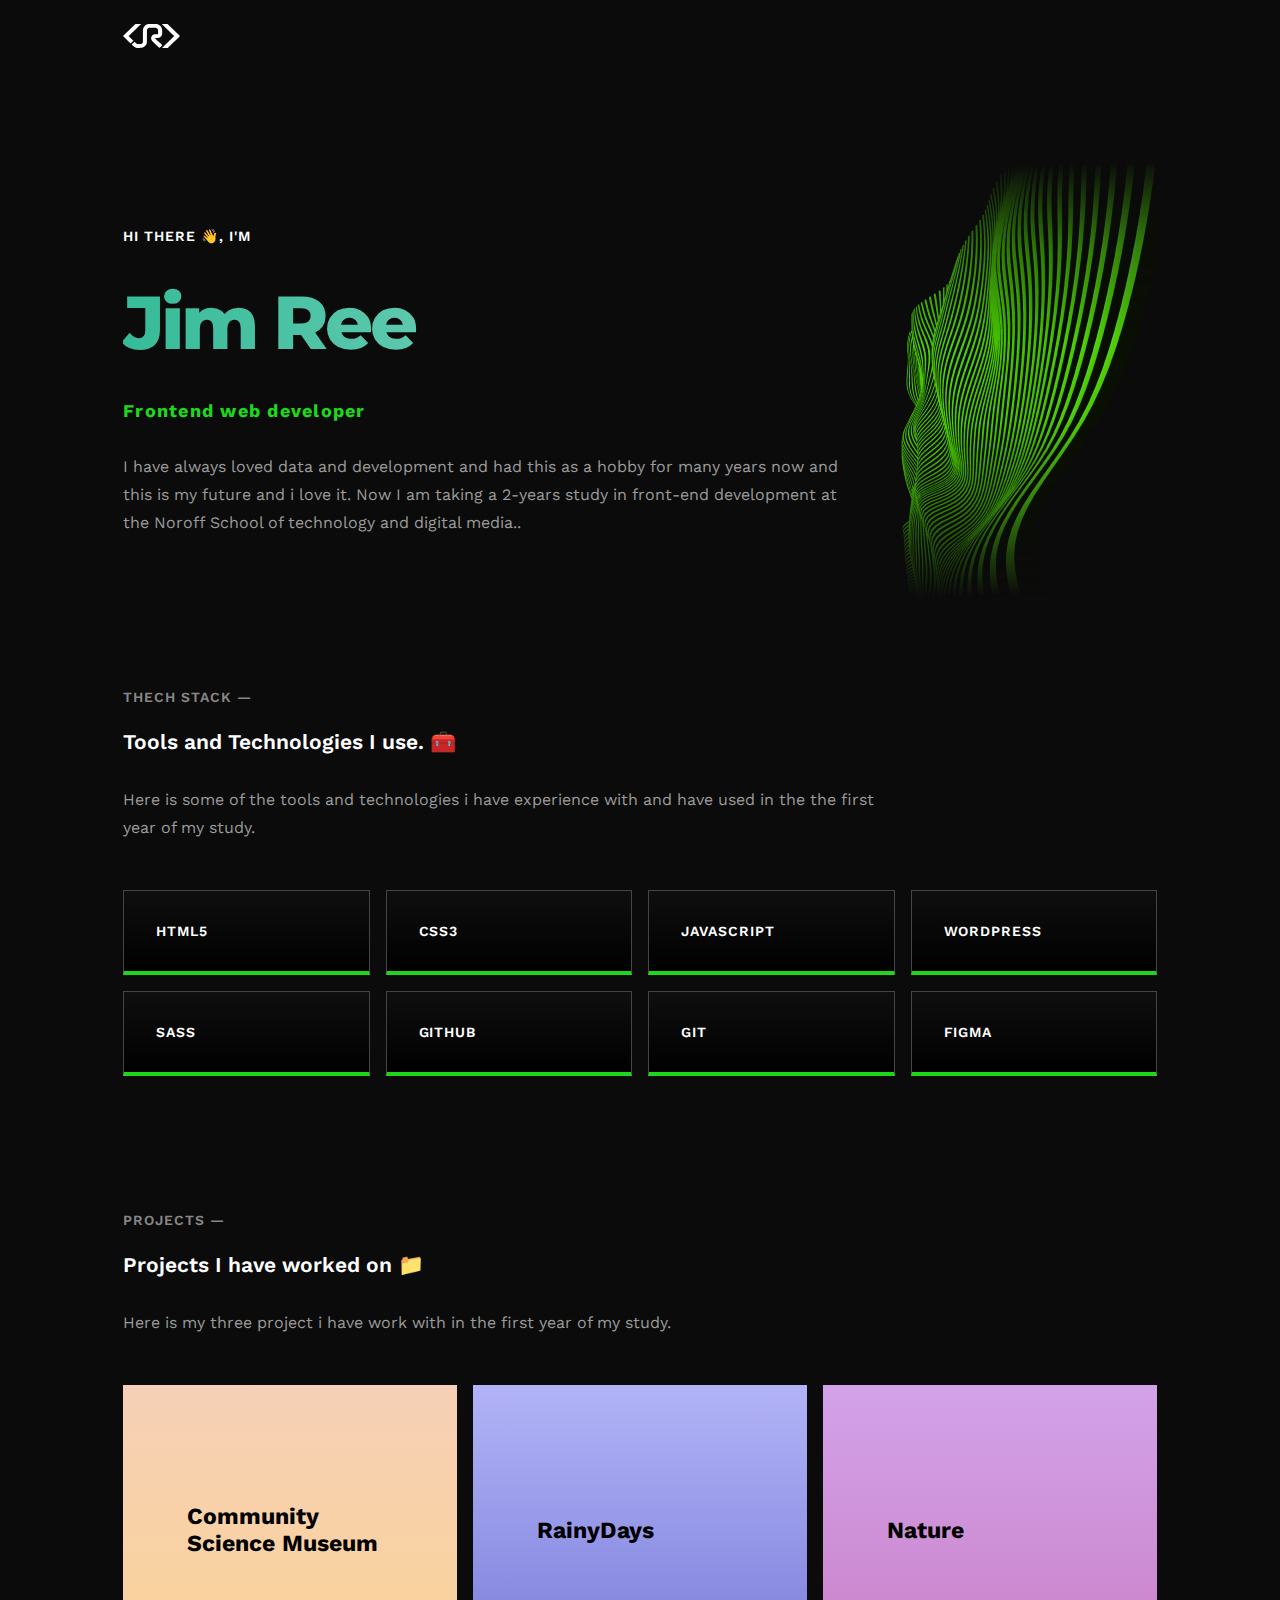
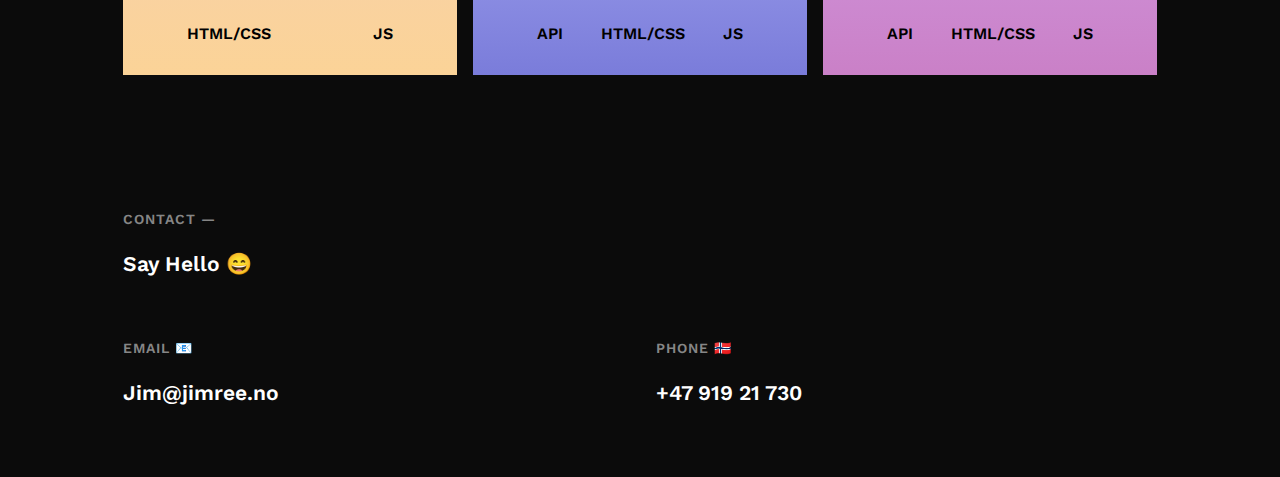
==== index.html @ 08b098c1 "first commit" ====
<!DOCTYPE html>
<html lang="en">
  <head>
    <meta charset="UTF-8" />
    <meta http-equiv="X-UA-Compatible" content="IE=edge" />
    <title>Jim Ree | Portfolio</title>
    <meta name="viewport" content="width=device-width, initial-scale=1.0" />
    <link rel="stylesheet" href="styles/globals.css" />
    <link rel="stylesheet" href="styles/home.css" />
    <link
      rel="apple-touch-icon"
      sizes="180x180"
      href="/assets/apple-touch-icon.png"
    />
    <link
      rel="icon"
      type="image/png"
      sizes="32x32"
      href="/assets/favicon-32x32.png"
    />
    <link
      rel="icon"
      type="image/png"
      sizes="16x16"
      href="/assets/favicon-16x16.png"
    />
    <link rel="preconnect" href="https://fonts.gstatic.com" />
    <link
      href="https://fonts.googleapis.com/css2?family=Montserrat:wght@700;800&display=swap"
      rel="stylesheet"
    />
    <link
      href="https://fonts.googleapis.com/css2?family=Work+Sans:wght@400;600;700&display=swap"
      rel="stylesheet"
    />
    <link
      rel="stylesheet"
      href="https://cdnjs.cloudflare.com/ajax/libs/font-awesome/5.15.3/css/all.min.css"
      integrity="sha512-iBBXm8fW90+nuLcSKlbmrPcLa0OT92xO1BIsZ+ywDWZCvqsWgccV3gFoRBv0z+8dLJgyAHIhR35VZc2oM/gI1w=="
      crossorigin="anonymous"
      referrerpolicy="no-referrer"
    />
    <link rel="manifest" href="/site.webmanifest" />
    <meta name="theme-color" content="#0b0b0b" />
    <meta name="description" content="Jim Ree Portfolio" />
    <meta
      name="Keywords"
      content="Jim Ree, Portfolio, Front-End Developer, Webutvikler, Software Engineer, Norway, Norge"
    />

    <!--w -->
    <meta property="og:site_name" content="jimree.no" />
    <meta property="og:title" content="Jim Ree Portfolio" />
    <meta
      property="og:description"
      content="I’m a front-end developer based in Norway."
    />
    <meta property="og:image" itemprop="image" content="/assets/card.jpg" />
    <meta property="og:type" content="website" />

    <!--t -->
    <meta name="twitter:card" content="summary_large_image" />
    <meta name="twitter:title" content="jimree.no" />
    <meta
      name="twitter:description"
      content="I’m a front-end developer based in Norway."
    />
    <meta name="twitter:image" content="/assets/card.jpg" />
    <meta name="twitter:app:country" content="No" />
  </head>

  <body>
    <!--navbar -->
    <nav role="navigation" aria-label="navigation">
      <div class="container">
        <div class="flex__between">
          <a href="/" class="nav__logo">
            <img src="assets/Jim-Ree-logo.svg" alt="Jim ree logo" />
          </a>
          <div class="nav__socials">
            <a
              href="https://www.linkedin.com/in/jim-ree/"
              target="_blank"
              rel="noopener noreferrer"
            >
              <span class="fab fa-linkedin-in"></span>
            </a>
            <a href="http://" target="_blank" rel="noopener noreferrer">
              <span class="fab fa-instagram"></span>
            </a>
          </div>
        </div>
      </div>
    </nav>
    <!--section -->
    <section id="scroll-area">
      <header class="padding__t5">
        <div class="container">
          <div class="hero__content">
            <p class="heading__min">Hi there <span>👋</span>, I'm</p>
            <h1 class="heading__xlg gradients">Jim Ree</h1>
            <p class="heading__neut">Frontend web developer</p>
            <p class="prgh">
              I have always loved data and development and had this as a hobby
              for many years now and this is my future and i love it. Now I am
              taking a 2-years study in front-end development at the Noroff
              School of technology and digital media..
            </p>
          </div>
          <div class="hero__cover">
            <img src="assets/header__img.png" alt="header illustration" />
          </div>
        </div>
      </header>
      <main>
        <section class="padding__t5 container">
          <div class="s01__content">
            <h1 class="heading__min heading__alt">Thech stack &mdash;</h1>
            <h2 class="heading__norm">
              Tools and Technologies I use. <span>🧰</span>
            </h2>
            <p class="prgh">
              Here is some of the tools and technologies i have experience with
              and have used in the the first year of my study.
            </p>
          </div>
          <div class="s01__grid">
            <div class="s01__cardWrapper">
              <div class="s01__cardContent">
                <span class="heading__min">HTML5</span>
                <span class="fab fa-html5"></span>
              </div>
            </div>

            <div class="s01__cardWrapper">
              <div class="s01__cardContent">
                <span class="heading__min">CSS3</span>
                <span class="fab fa-css3-alt"></span>
              </div>
            </div>

            <div class="s01__cardWrapper">
              <div class="s01__cardContent">
                <span class="heading__min">JavaScript</span>
                <span class="fab fa-js"></span>
              </div>
            </div>

            <div class="s01__cardWrapper">
              <div class="s01__cardContent">
                <span class="heading__min">Wordpress</span>
                <span class="fab fa-wordpress"></span>
              </div>
            </div>

            <div class="s01__cardWrapper">
              <div class="s01__cardContent">
                <span class="heading__min">Sass</span>
                <span class="fab fa-sass"></span>
              </div>
            </div>

            <div class="s01__cardWrapper">
              <div class="s01__cardContent">
                <span class="heading__min">Github</span>
                <span class="fab fa-github"></span>
              </div>
            </div>

            <div class="s01__cardWrapper">
              <div class="s01__cardContent">
                <span class="heading__min">Git</span>
                <span class="fab fa-git-alt"></span>
              </div>
            </div>

            <div class="s01__cardWrapper">
              <div class="s01__cardContent">
                <span class="heading__min">Figma</span>
                <span class="fab fa-figma"></span>
              </div>
            </div>
          </div>
        </section>
        <section class="padding__t5 container">
          <div class="s02__content">
            <h1 class="heading__min heading__alt">Projects &mdash;</h1>
            <h2 class="heading__norm">
              Projects I have worked on <span>📁</span>
            </h2>
            <p class="prgh">
              Here is my three project i have work with in the first year of my
              study.
            </p>
          </div>
          <div class="s02__grid">
            <div class="s02__projectCard">
              <ul>
                <li>
                  <a href="report-1.html">
                    <span>report</span>
                    <span class="fas fa-newspaper"></span>
                  </a>
                </li>
                <li>
                  <a href="https://github.com/Yupp76">
                    <span>github</span>
                    <span class="fab fa-github"></span>
                  </a>
                </li>
                <li>
                  <a href="">
                    <span>demo</span>
                    <span class="fas fa-external-link-alt"></span>
                  </a>
                </li>
              </ul>
              <span class="heading__norm">Community Science Museum</span>
              <ul>
                <li>HTML/CSS</li>
                <li>JS</li>
              </ul>
            </div>

            <div class="s02__projectCard">
              <ul>
                <li>
                  <a href="report-2.html">
                    <span>report</span>
                    <span class="fas fa-newspaper"></span>
                  </a>
                </li>
                <li>
                  <a href="https://github.com/Yupp76">
                    <span>github</span>
                    <span class="fab fa-github"></span>
                  </a>
                </li>
                <li>
                  <a href="">
                    <span>demo</span>
                    <span class="fas fa-external-link-alt"></span>
                  </a>
                </li>
              </ul>
              <span class="heading__norm">RainyDays</span>
              <ul>
                <li>API</li>
                <li>HTML/CSS</li>
                <li>JS</li>
              </ul>
            </div>

            <div class="s02__projectCard">
              <ul>
                <li>
                  <a href="report-3.html">
                    <span>report</span>
                    <span class="fas fa-newspaper"></span>
                  </a>
                </li>
                <li>
                  <a href="https://github.com/Yupp76">
                    <span>github</span>
                    <span class="fab fa-github"></span>
                  </a>
                </li>
                <li>
                  <a href="">
                    <span>demo</span>
                    <span class="fas fa-external-link-alt"></span>
                  </a>
                </li>
              </ul>
              <span class="heading__norm">Nature</span>
              <ul>
                <li>API</li>
                <li>HTML/CSS</li>
                <li>JS</li>
              </ul>
            </div>
          </div>
        </section>
      </main>
      <footer class="padding__t5 container">
        <div class="s03__grid">
          <div class="s03__title">
            <h1 class="heading__min heading__alt">Contact &mdash;</h1>
            <h2 class="heading__norm">Say Hello <span>😄</span></h2>
          </div>
          <div class="s03__email">
            <h3 class="heading__min heading__alt">Email <span>📧</span></h3>
            <a class="heading__norm" href="mailto:Jim@jimree.no"
              >Jim@jimree.no</a
            >
          </div>
          <div class="s03__phone">
            <h4 class="heading__min heading__alt">Phone <span>🇳🇴</span></h4>
            <a class="heading__norm" href="tel:+4791921730">+47 919 21 730</a>
          </div>
        </div>
      </footer>
    </section>
    <script src="scripts/smooth-scroll.js"></script>
  </body>
</html>
---- styles/globals.css ----
:root {
  --font-main: "Montserrat", "Lucida Sans", "Lucida Sans Regular",
    "Lucida Grande", "Lucida Sans Unicode", Geneva, Verdana, sans-serif;
  --font-sec: "Work Sans", Arial, Helvetica, sans-serif;
  --bg-color: #0b0b0b;
  --green-color: #20d61d;
  --text-alt: #868686;
  --text-prgh: #9b9b9b;
}

*,
*::before,
*::after {
  margin: 0;
  padding: 0;
  box-sizing: inherit;
  text-decoration: none;
  list-style: none;
}


html {
  font-family: var(--font-sec);
  box-sizing: border-box;
  text-rendering: optimizeLegibility;
  -webkit-font-smoothing: antialiased;
  -moz-osx-font-smoothing: grayscale;
  scroll-behavior: smooth;
  width: 100%;
  height: 100%;
}

body {
    background-color: var(--bg-color);
}

/*Layouts **************************************************************************************************/

.container {
  max-width: 1050px;
  width: 100%;
  height: 100%;
  margin: auto;
  padding: 0.5rem;
}

.flex__between {
  display: flex;
  align-items: center;
  justify-content: space-between;
}

.padding__t5 {
    padding-top: 5rem;
}

.smooth-scroll-wrapper {
  position: relative;
  width: 100vw;
}

section.smooth-scroll-wrapper {
    transition: transform 0.5s ease-out;
    will-change: transform;
}

/*Typography ***********************************************************************************************/

.heading__min {
  text-transform: uppercase;
  letter-spacing: 0.07em;
  font-weight: 600;
  font-size: 14px;
  color: white;
}

.heading__neut {
  color: var(--green-color);
  letter-spacing: 00.07em;
  font-weight: 700;
  font-size: 18px;
  margin-bottom: 2rem;
}

.heading__alt {
    color: var(--text-alt);
    margin-bottom: 1.5rem;
    display: block;
}

.heading__norm {
  font-weight: 600;
  font-size: 21px;
  color: white;
  margin-bottom: 2rem;
}

.heading__lg {
  font-weight: 700;
  font-size: 22px;
  color: #000000;
}

.heading__xlg {
  font-family: var(--font-main);
  font-weight: 800;
  font-size: 75px;
  margin: 2rem 0;
  color: #000000;
  letter-spacing: -0.05em;
}

.prgh {
    line-height: 1.75;
    color: var(--text-prgh);
    font-size: 16px;
}

.gradients {
  background: linear-gradient(
    271deg,
    #36bb99,
    #e5e818,
    #ffffff,
    #ffffff,
    #ee5805,
    #610ac7,
    #36bb99,
    #e5e818,    
    #ffffff,
    #36bb99
  );
  background-size: 1900% 1900%;
  -webkit-animation: animatedGradient 20s ease infinite;
  -moz-animation: animatedGradient 20s ease infinite;
  animation: animatedGradient 20s ease infinite;
  -webkit-background-clip: text;
  background-clip: text;
  -webkit-text-fill-color: transparent;   
}

@-webkit-keyframes animatedGradient {
  0% {
    background-position: 0% 50%;
  }
  50% {
    background-position: 100% 51%;
  }
  100% {
    background-position: 0% 50%;
  }
}
@-moz-keyframes animatedGradient {
  0% {
    background-position: 0% 50%;
  }
  50% {
    background-position: 100% 51%;
  }
  100% {
    background-position: 0% 50%;
  }
}
@keyframes animatedGradient {
  0% {
    background-position: 0% 50%;
  }
  50% {
    background-position: 100% 51%;
  }
  100% {
    background-position: 0% 50%;
  }
}

/* Navbar ******************************************************************************************************/

nav {
    padding: 1rem 0;
}

nav .nav__socials a {
    color: white;
    font-size: 18px;
    transition: color .4s ease-out;
}

nav .nav__socials a:hover {
    color: var(--green-color);
}

nav .nav__socials a:first-child {
    margin-right: 1rem;
}


@media screen and (max-width: 500px){  
  nav .nav__socials a {
    color: white;
    font-size: 25px;
  } 
  .padding__t5 {
    padding-top: 2.5rem;
  }
}
---- styles/home.css ----
body {
  height: 1500px;
}

header .container {
  display: grid;
  grid-template-columns: 1fr auto;
  align-items: center;
}

header .hero__content {
  margin-right: 1.5rem;
}

.s01__content .prgh,
.s02__content .prgh {
  max-width: 768px;
}

.s01__grid,
.s02__grid {
  display: grid;
  margin: 3rem 0;
  gap: 1rem;
}

.s01__grid {  
  grid-template-columns: repeat(4, 1fr);
}

.s02__grid {
  grid-template-columns: repeat(3, 1fr);
}

@media screen and (max-width: 925px) {
  .s02__grid {
    grid-template-columns: repeat(2, 1fr);
  }
}

@media screen and (max-width: 870px) {
  .s01__grid {
    grid-template-columns: repeat(3, 1fr);
  }
}

@media screen and (max-width: 770px) {
  header .hero__cover {
    display: none;
  }
}

@media screen and (max-width: 650px) {
  .s01__grid {
    grid-template-columns: repeat(2, 1fr);
  }
  .s02__grid {
    grid-template-columns: repeat(1, 1fr);
  }
}

@media screen and (max-width: 450px) {
  .s01__grid {
    grid-template-columns: repeat(1, 1fr);
  }
  .s03__phone {    
    grid-area: 3/1/3/3;
  }
}

.s01__grid .s01__cardContent {
  width: 100%;
  display: flex;
  height: 100%;
  padding: 2rem;
  border: 1px solid #454545;
  border-bottom: 4px solid var(--green-color);
  background: linear-gradient(180deg, rgba(0, 0, 0, 0.88) 0%, #000000 100%),
    #777777;
  align-items: center;
  justify-content: space-between;
}

.s01__grid .s01__cardContent span:last-child {
    font-size: 30px;
    color: white;
}

.s02__projectCard {
  height: 290px;
  display: flex;
  flex-direction: column;
  padding: 2rem;
  min-height: 230px;
  align-items: flex-start;
  justify-content: space-between;
  font-weight: 600;
}

.s02__projectCard ul {
  display: flex;
  width: 100%;
  align-items: center;
  justify-content: space-between;
}

.s02__projectCard ul:first-child li a {
  display: flex;
  align-items: center;
  justify-content: center;
  color: black;
}

.s02__projectCard ul:first-child li a span:first-child {
  width: 0%;
  display: block;
  overflow: hidden;
  transition: all 0.4s ease-out;
  transform-origin: left;
  margin-right: 0.5rem;
}

.s02__projectCard ul:first-child li a:hover span:first-child {
  width: 100%;
  text-decoration: underline;
}

.s02__projectCard ul:first-child li a span:last-child {
  font-size: 20px;
  display: contents;
}

.s02__projectCard:nth-child(1) {
  background: linear-gradient(180deg, rgba(255, 245, 211, 0.74) 0%, #FBD397 100%), #DB6666;
}
.s02__projectCard:nth-child(2) {
  background: linear-gradient(180deg, rgba(162, 164, 255, 0.74) 0%, #7A7CDA 100%), #E0E0E0;
}
.s02__projectCard:nth-child(3) {
  background: linear-gradient(180deg, rgba(206, 141, 237, 0.74) 0%, #CA80C7 100%), #E0E0E0;
}

.s02__projectCard .heading__norm {
  margin: 0;
  color: black;
  font-size: 23px;
  font-weight: 700;
  text-align: left;
  padding: 0 2rem;
}

.s02__projectCard ul li.disabled {
  pointer-events: none;
  opacity: 0.5;
}

.s02__projectCard ul:last-child {
  padding: 0 2rem;
}

.s03__grid {
  display: grid;
  grid-template-columns: repeat(2, 1fr);
  gap: 2rem;
  padding-bottom: 4rem;
}

.s03__title {
  grid-area: 1/1/2/3;
}

@media screen and (max-width: 425px) {
  .heading__xlg {
    font-size: 67px;
  }
}
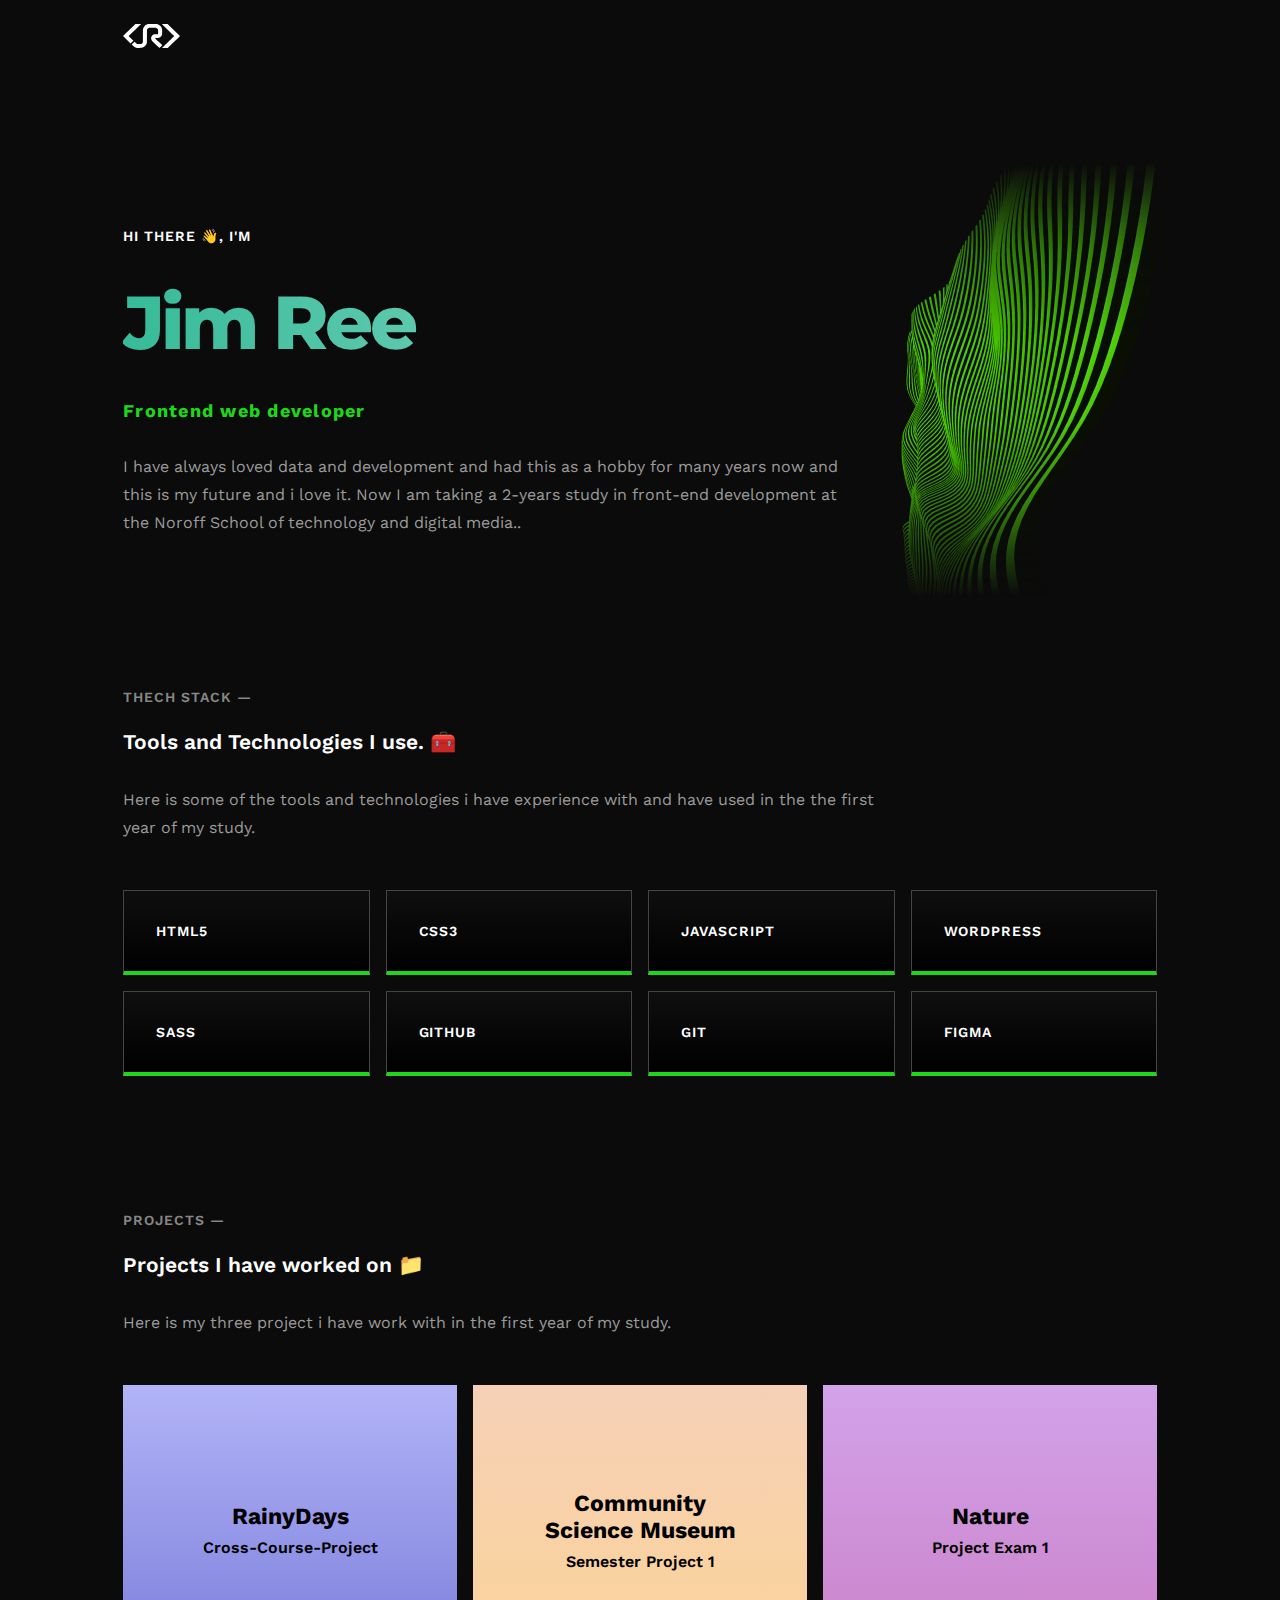
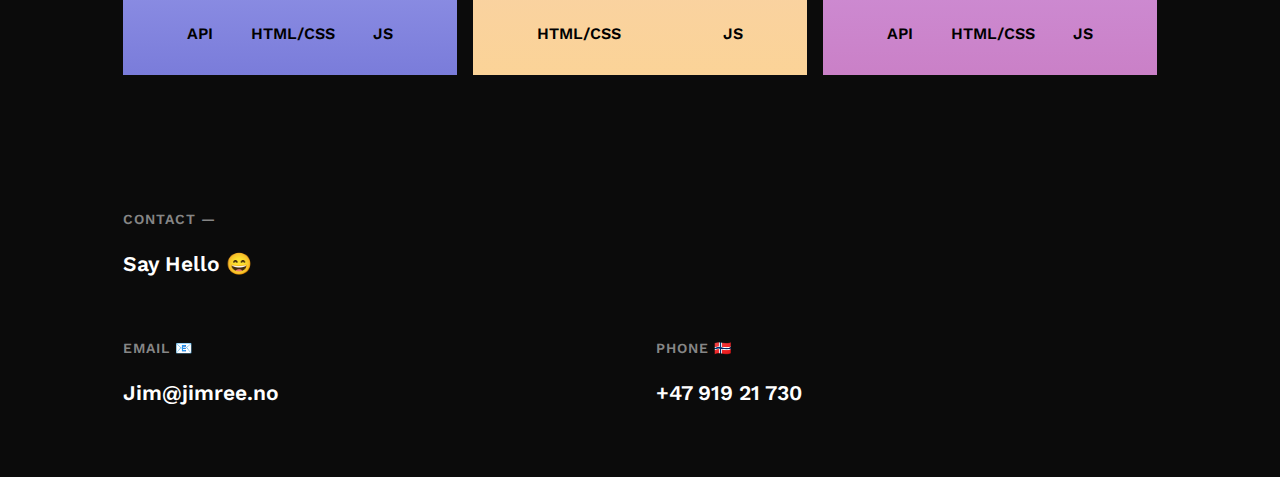
==== commit d195d7f8: "updates" ====
--- a/index.html
+++ b/index.html
@@ -85,8 +85,12 @@
             >
               <span class="fab fa-linkedin-in"></span>
             </a>
-            <a href="http://" target="_blank" rel="noopener noreferrer">
-              <span class="fab fa-instagram"></span>
+            <a
+              href="https://www.facebook.com/jimreeyupp76/"
+              target="_blank"
+              rel="noopener noreferrer"
+            >
+              <span class="fab fa-facebook-square"></span>
             </a>
           </div>
         </div>
@@ -197,6 +201,38 @@
             <div class="s02__projectCard">
               <ul>
                 <li>
+                  <a href="report-2.html">
+                    <span>report</span>
+                    <span class="fas fa-newspaper"></span>
+                  </a>
+                </li>
+                <li>
+                  <a href="https://github.com/Yupp76">
+                    <span>github</span>
+                    <span class="fab fa-github"></span>
+                  </a>
+                </li>
+                <li>
+                  <a href="">
+                    <span>demo</span>
+                    <span class="fas fa-external-link-alt"></span>
+                  </a>
+                </li>
+              </ul>
+              <div>
+                <h3 class="heading__norm">RainyDays</h3>
+                <span>Cross-Course-Project</span>
+              </div>
+              <ul>
+                <li>API</li>
+                <li>HTML/CSS</li>
+                <li>JS</li>
+              </ul>
+            </div>
+
+            <div class="s02__projectCard">
+              <ul>
+                <li>
                   <a href="report-1.html">
                     <span>report</span>
                     <span class="fas fa-newspaper"></span>
@@ -215,7 +251,10 @@
                   </a>
                 </li>
               </ul>
-              <span class="heading__norm">Community Science Museum</span>
+              <div>
+                <h3 class="heading__norm">Community Science Museum</h3>
+                <span>Semester Project 1</span>
+              </div>
               <ul>
                 <li>HTML/CSS</li>
                 <li>JS</li>
@@ -225,7 +264,7 @@
             <div class="s02__projectCard">
               <ul>
                 <li>
-                  <a href="report-2.html">
+                  <a href="report-3.html">
                     <span>report</span>
                     <span class="fas fa-newspaper"></span>
                   </a>
@@ -243,36 +282,10 @@
                   </a>
                 </li>
               </ul>
-              <span class="heading__norm">RainyDays</span>
-              <ul>
-                <li>API</li>
-                <li>HTML/CSS</li>
-                <li>JS</li>
-              </ul>
-            </div>
-
-            <div class="s02__projectCard">
-              <ul>
-                <li>
-                  <a href="report-3.html">
-                    <span>report</span>
-                    <span class="fas fa-newspaper"></span>
-                  </a>
-                </li>
-                <li>
-                  <a href="https://github.com/Yupp76">
-                    <span>github</span>
-                    <span class="fab fa-github"></span>
-                  </a>
-                </li>
-                <li>
-                  <a href="">
-                    <span>demo</span>
-                    <span class="fas fa-external-link-alt"></span>
-                  </a>
-                </li>
-              </ul>
-              <span class="heading__norm">Nature</span>
+              <div>
+                <h3 class="heading__norm">Nature</h3>
+                <span>Project Exam 1</span>
+              </div>
               <ul>
                 <li>API</li>
                 <li>HTML/CSS</li>
--- a/styles/home.css
+++ b/styles/home.css
@@ -131,10 +131,10 @@
 }
 
 .s02__projectCard:nth-child(1) {
-  background: linear-gradient(180deg, rgba(255, 245, 211, 0.74) 0%, #FBD397 100%), #DB6666;
+  background: linear-gradient(180deg, rgba(162, 164, 255, 0.74) 0%, #7A7CDA 100%), #E0E0E0;
 }
 .s02__projectCard:nth-child(2) {
-  background: linear-gradient(180deg, rgba(162, 164, 255, 0.74) 0%, #7A7CDA 100%), #E0E0E0;
+  background: linear-gradient(180deg, rgba(255, 245, 211, 0.74) 0%, #FBD397 100%), #DB6666;
 }
 .s02__projectCard:nth-child(3) {
   background: linear-gradient(180deg, rgba(206, 141, 237, 0.74) 0%, #CA80C7 100%), #E0E0E0;
@@ -145,7 +145,6 @@
   color: black;
   font-size: 23px;
   font-weight: 700;
-  text-align: left;
   padding: 0 2rem;
 }
 
@@ -156,6 +155,20 @@
 
 .s02__projectCard ul:last-child {
   padding: 0 2rem;
+}
+
+.s02__projectCard div {
+  align-self: center;
+  justify-self: center;
+  text-align: center;
+}
+
+.s02__projectCard div span {
+    padding: 0 2rem;
+    margin-top: 0.5rem;
+    display: block;
+    font-size: 16px;
+    font-weight: 600;
 }
 
 .s03__grid {
